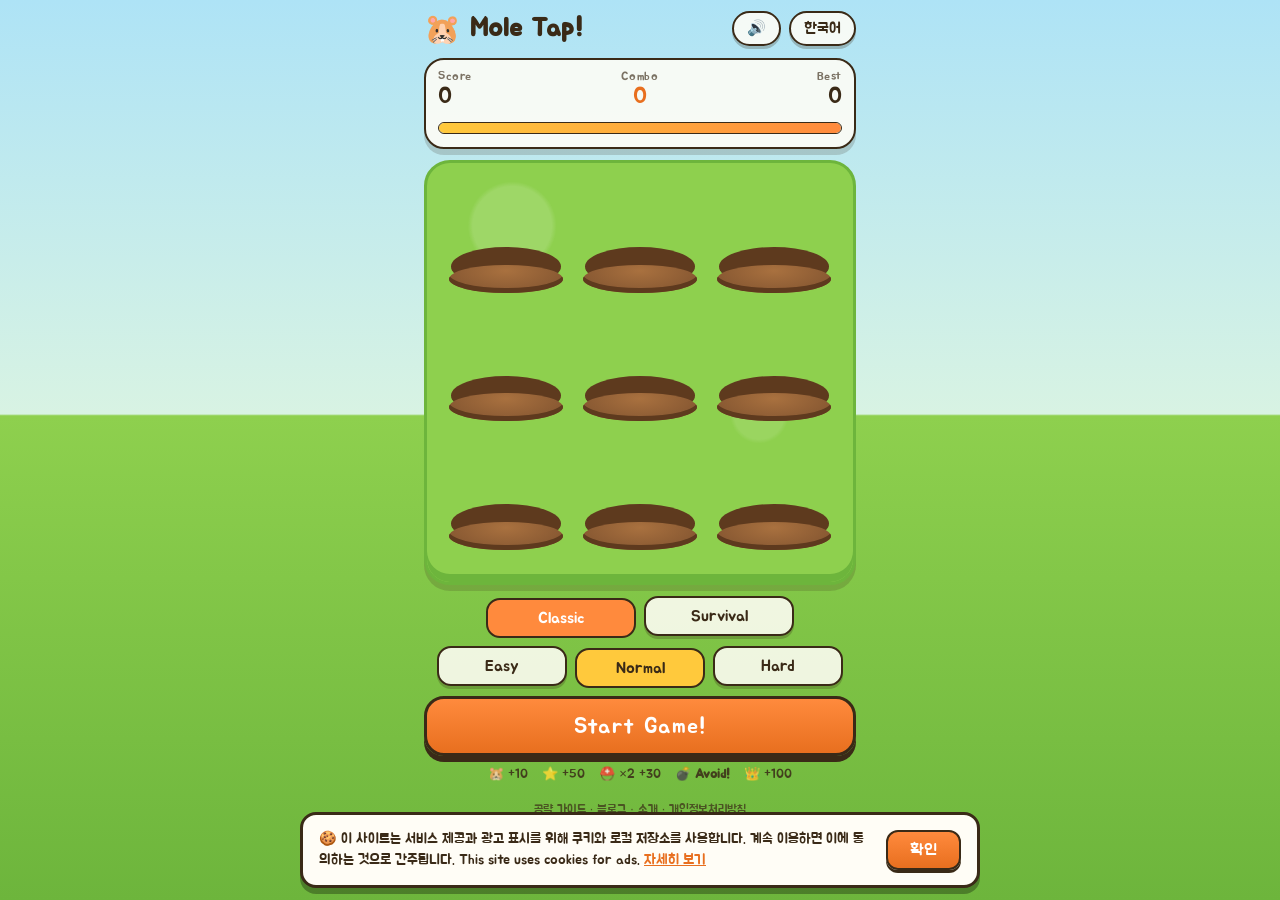
==== index.html @ 91afda7d "Add files via upload" ====
<!DOCTYPE html>
<html lang="ko">
<head>
<meta charset="UTF-8">
<meta name="viewport" content="width=device-width, initial-scale=1.0, viewport-fit=cover">
<meta name="description" content="두더지 잡기 — 황금·폭탄·보스 두더지와 피버 타임! 설치 없이 즐기는 무료 반응속도 게임 | Whack-a-Mole free browser game">
<meta name="theme-color" content="#8ED04E">
<title>두더지팡팡 · Whack-a-Mole</title>

<!-- SEO -->
<link rel="canonical" href="https://mole.dobal-e.com/">
<meta name="keywords" content="두더지잡기, 두더지 게임, 무료게임, 모바일게임, whack a mole, mole game, free browser game">

<!-- Open Graph (카톡/페북/디스코드 공유 카드) -->
<meta property="og:type" content="website">
<meta property="og:url" content="https://mole.dobal-e.com/">
<meta property="og:title" content="두더지팡팡 · Whack-a-Mole">
<meta property="og:description" content="황금·폭탄·보스 두더지와 피버 타임! 설치 없이 바로 즐기는 무료 두더지 잡기 게임 🐹🔨">
<meta property="og:image" content="https://mole.dobal-e.com/og-image.png">
<meta property="og:image:width" content="1200">
<meta property="og:image:height" content="630">
<meta property="og:locale" content="ko_KR">
<meta property="og:locale:alternate" content="en_US">

<!-- Twitter Card -->
<meta name="twitter:card" content="summary_large_image">
<meta name="twitter:title" content="두더지팡팡 · Whack-a-Mole">
<meta name="twitter:description" content="황금·폭탄·보스 두더지와 피버 타임! 설치 없이 바로 즐기는 무료 두더지 잡기 게임 🐹🔨">
<meta name="twitter:image" content="https://mole.dobal-e.com/og-image.png">

<!-- PWA / 아이콘 -->
<link rel="manifest" href="/manifest.json">
<link rel="icon" href="/icon.svg" type="image/svg+xml">
<link rel="apple-touch-icon" href="/icon-192.png">

<!-- 구조화 데이터 -->
<script type="application/ld+json">
{
  "@context": "https://schema.org",
  "@type": "VideoGame",
  "name": "두더지팡팡 (Mole Tap!)",
  "alternateName": "Whack-a-Mole",
  "url": "https://mole.dobal-e.com/",
  "description": "황금·폭탄·보스 두더지와 피버 타임이 있는 무료 브라우저 두더지 잡기 게임",
  "genre": ["Casual", "Arcade"],
  "gamePlatform": ["Web Browser", "Mobile"],
  "inLanguage": ["ko", "en"],
  "applicationCategory": "Game",
  "offers": { "@type": "Offer", "price": "0", "priceCurrency": "KRW" }
}
</script>

<link rel="preconnect" href="https://fonts.googleapis.com">
<link rel="preconnect" href="https://fonts.gstatic.com" crossorigin>
<link href="https://fonts.googleapis.com/css2?family=Jua&display=swap" rel="stylesheet">
<style>
  :root{
    --sky-top:#AEE3F6; --sky-bot:#D8F3E3;
    --grass:#8ED04E; --grass-deep:#6DB53C;
    --soil:#8A5A33; --soil-dark:#5E3A1E; --soil-lip:#A9713F;
    --ink:#3A2A17; --paper:#FFFDF6;
    --accent:#FF8A3D; --accent-deep:#E86F1F;
    --gold:#FFC93C; --danger:#E8503A; --boss:#9B6BD4;
    --hud-bg:rgba(255,253,246,.88);
    --shadow:0 6px 0 rgba(58,42,23,.18);
    --radius:20px;
  }
  @media (prefers-color-scheme: dark){
    :root{
      --sky-top:#1E2A4A; --sky-bot:#27403A;
      --grass:#4E8A38; --grass-deep:#3C6E2B;
      --soil:#6E4526; --soil-dark:#3F2612; --soil-lip:#8A5A33;
      --ink:#F2E9D8; --paper:#2C2620;
      --hud-bg:rgba(44,38,32,.88);
      --shadow:0 6px 0 rgba(0,0,0,.35);
    }
  }
  *{box-sizing:border-box; margin:0; padding:0; -webkit-tap-highlight-color:transparent;}
  html,body{height:100%;}
  body{
    font-family:'Jua', -apple-system, 'Apple SD Gothic Neo', sans-serif;
    color:var(--ink);
    background:linear-gradient(var(--sky-top) 0%, var(--sky-bot) 46%, var(--grass) 46.2%, var(--grass-deep) 100%);
    background-attachment:fixed;
    touch-action:manipulation;
    user-select:none; -webkit-user-select:none;
    display:flex; justify-content:center;
    min-height:100dvh;
  }
  .app{
    width:100%; max-width:460px;
    padding:max(10px, env(safe-area-inset-top)) 14px calc(14px + env(safe-area-inset-bottom));
    display:flex; flex-direction:column; gap:11px;
  }

  /* ── Top bar ─────────────────────── */
  .topbar{display:flex; align-items:center; justify-content:space-between;}
  .logo{font-size:clamp(1.25rem,5.6vw,1.6rem); letter-spacing:.02em; display:flex; align-items:center; gap:.32em;}
  .logo .mole-emoji{font-size:1.15em; transform:translateY(2px);}
  .top-btns{display:flex; gap:8px;}
  .chip{
    font-family:inherit; font-size:.95rem; color:var(--ink);
    background:var(--hud-bg); border:2px solid var(--ink);
    border-radius:999px; padding:6px 13px; cursor:pointer;
    box-shadow:0 3px 0 rgba(58,42,23,.25);
    transition:transform .08s;
  }
  .chip:active{transform:translateY(2px); box-shadow:none;}
  .chip:focus-visible{outline:3px solid var(--accent); outline-offset:2px;}

  /* ── HUD ─────────────────────────── */
  .hud{
    display:grid; grid-template-columns:1fr 1fr 1fr; gap:8px;
    background:var(--hud-bg); border:2.5px solid var(--ink);
    border-radius:var(--radius); padding:9px 12px 11px;
    box-shadow:var(--shadow);
    position:relative;
  }
  .hud .label{font-size:.76rem; opacity:.65; letter-spacing:.05em;}
  .hud .value{font-size:1.45rem; line-height:1.1;}
  .hud .cell-c{text-align:center;} .hud .cell-r{text-align:right;}
  #comboVal{color:var(--accent-deep);}
  #comboVal.pop{animation:pop .25s;}
  @keyframes pop{40%{transform:scale(1.35);}}

  .statusrow{grid-column:1 / -1; margin-top:2px; height:16px; display:flex; align-items:center;}
  .timebar-wrap{
    flex:1; height:12px;
    background:rgba(58,42,23,.15); border-radius:999px; overflow:hidden;
    border:1.5px solid var(--ink);
  }
  .timebar{height:100%; width:100%; background:linear-gradient(90deg,var(--gold),var(--accent)); border-radius:999px;}
  .timebar.hurry{background:var(--danger); animation:blink .5s infinite;}
  @keyframes blink{50%{opacity:.5;}}
  .lives{flex:1; display:none; justify-content:center; gap:10px; font-size:1.05rem; line-height:1;}
  body.mode-survival .timebar-wrap{display:none;}
  body.mode-survival .lives{display:flex;}
  .lives .lost{filter:grayscale(1); opacity:.35;}
  .lives .breaking{animation:heartbreak .5s;}
  @keyframes heartbreak{30%{transform:scale(1.5) rotate(-12deg);} 60%{transform:scale(.8) rotate(10deg);}}

  /* fever banner */
  .fever-banner{
    position:absolute; left:50%; top:-14px; transform:translateX(-50%) scale(0);
    background:linear-gradient(90deg,#FF5F6D,#FFC371);
    color:#fff; text-shadow:0 2px 0 rgba(0,0,0,.3);
    border:2.5px solid var(--ink); border-radius:999px;
    padding:4px 18px; font-size:1.05rem; z-index:10; white-space:nowrap;
    transition:transform .25s cubic-bezier(.2,.9,.3,1.5);
  }
  body.fever .fever-banner{transform:translateX(-50%) scale(1);}
  body.fever .hud{border-color:#FF5F6D; box-shadow:0 0 0 3px rgba(255,95,109,.4), var(--shadow);}
  .event-banner{
    position:absolute; left:50%; top:38%; transform:translate(-50%,-50%) scale(0);
    background:var(--paper); border:3px solid var(--ink); border-radius:18px;
    color:var(--ink); padding:10px 26px; font-size:1.4rem; z-index:40;
    box-shadow:0 6px 0 rgba(0,0,0,.25); pointer-events:none; white-space:nowrap;
  }
  .event-banner.show{animation:eventIn 1.4s ease forwards;}
  @keyframes eventIn{
    12%{transform:translate(-50%,-50%) scale(1.05);}
    22%{transform:translate(-50%,-50%) scale(1);}
    80%{transform:translate(-50%,-50%) scale(1); opacity:1;}
    100%{transform:translate(-50%,-50%) scale(.9); opacity:0;}
  }

  /* ── Board ───────────────────────── */
  .board-wrap{position:relative;}
  .board{
    display:grid; grid-template-columns:repeat(3,1fr); gap:4vw 3vw;
    padding:5vw 4vw 6vw;
    background:
      radial-gradient(circle at 20% 15%, rgba(255,255,255,.14) 0 8%, transparent 9%),
      radial-gradient(circle at 78% 60%, rgba(255,255,255,.1) 0 6%, transparent 7%),
      var(--grass);
    border:3px solid var(--grass-deep);
    border-radius:26px;
    box-shadow:var(--shadow), inset 0 -8px 0 var(--grass-deep);
  }
  @media (min-width:460px){ .board{gap:20px 16px; padding:24px 20px 30px;} }
  body.fever .board{box-shadow:0 0 0 4px rgba(255,95,109,.55), var(--shadow), inset 0 -8px 0 var(--grass-deep);}
  .board.shake{animation:shake .35s;}
  @keyframes shake{
    20%{transform:translate(-6px,2px) rotate(-.6deg);}
    45%{transform:translate(5px,-3px) rotate(.5deg);}
    70%{transform:translate(-3px,2px);}
  }

  .cell{position:relative; aspect-ratio:1/0.92; cursor:pointer;}
  .pit-back{
    position:absolute; left:3%; right:3%; bottom:8%; height:36%;
    background:var(--soil-dark); border-radius:50%;
  }
  .mole-window{
    position:absolute; left:-4%; right:-4%; bottom:16%; top:-26%;
    overflow:hidden; border-radius:0 0 45% 45%;
    pointer-events:none; /* 커진 캐릭터가 옆칸 터치를 가로채지 않도록 */
  }
  .mole{
    position:absolute; left:4%; right:4%; bottom:0; height:94%;
    transform:translateY(108%);
    transition:transform .12s cubic-bezier(.2,.9,.3,1.3);
    will-change:transform;
  }
  .cell.up .mole{transform:translateY(6%);}
  .cell.hit .mole{transform:translateY(28%) scaleY(.62) scaleX(1.18); transition-duration:.09s;}
  .cell.type-boss .mole{left:-9%; right:-9%; height:108%;}
  .cell.type-gold .mole{filter:drop-shadow(0 0 7px rgba(255,201,60,.9));}
  .pit-front{
    position:absolute; left:2%; right:2%; bottom:2%; height:26%;
    background:radial-gradient(ellipse at 50% 20%, var(--soil-lip), var(--soil) 70%);
    border-radius:50%;
    box-shadow:inset 0 -5px 0 var(--soil-dark);
  }
  .mole svg{width:100%; height:100%; display:block; pointer-events:none;}
  .mole .face-hit{display:none;}
  .cell.hit .face-normal{display:none;}
  .cell.hit .face-hit{display:block;}
  .cell.nohelm .helm{display:none;}

  /* boss HP pips */
  .hp-pips{
    position:absolute; left:50%; top:-16%; transform:translateX(-50%);
    display:none; gap:3px; z-index:6;
  }
  .cell.type-boss.up .hp-pips{display:flex;}
  .hp-pips i{
    width:9px; height:9px; border-radius:50%;
    background:var(--danger); border:1.5px solid var(--ink);
  }
  .hp-pips i.off{background:rgba(0,0,0,.2);}

  /* floating score & particles */
  .float-score{
    position:absolute; left:50%; top:12%;
    font-size:1.25rem; color:var(--paper);
    text-shadow:0 2px 0 var(--ink); pointer-events:none; z-index:5;
    animation:rise .7s ease-out forwards; white-space:nowrap;
  }
  .float-score.gold{color:var(--gold); font-size:1.45rem;}
  .float-score.bad{color:var(--danger); font-size:1.35rem;}
  @keyframes rise{from{transform:translate(-50%,0); opacity:1;} to{transform:translate(-50%,-46px); opacity:0;}}
  .star{
    position:absolute; font-size:1rem; pointer-events:none; z-index:4;
    animation:burst .5s ease-out forwards;
  }
  @keyframes burst{
    from{transform:translate(0,0) scale(1); opacity:1;}
    to{transform:translate(var(--dx),var(--dy)) scale(.4); opacity:0;}
  }
  /* 충격파 링 */
  .ring{
    position:absolute; width:52px; height:52px; margin:-26px 0 0 -26px;
    border:4px solid #fff; border-radius:50%;
    pointer-events:none; z-index:4;
    animation:ringOut .38s ease-out forwards;
  }
  .ring.gold{border-color:var(--gold); border-width:5px;}
  .ring.boss{border-color:var(--boss);}
  @keyframes ringOut{
    from{transform:scale(.25); opacity:.95;}
    to{transform:scale(1.9); opacity:0;}
  }
  /* 임팩트 팝 (💥 등) */
  .impact{
    position:absolute; margin:-16px 0 0 -16px; font-size:1.7rem;
    pointer-events:none; z-index:6;
    animation:impactPop .34s cubic-bezier(.2,.9,.3,1.4) forwards;
  }
  @keyframes impactPop{
    0%{transform:scale(0) rotate(-20deg); opacity:1;}
    55%{transform:scale(1.45) rotate(8deg); opacity:1;}
    100%{transform:scale(.9) rotate(0deg); opacity:0;}
  }
  /* 컨페티 조각 */
  .confetti{
    position:absolute; width:8px; height:12px; border-radius:2px;
    pointer-events:none; z-index:5;
    animation:confFly .65s ease-out forwards;
  }
  @keyframes confFly{
    from{transform:translate(0,0) rotate(0deg); opacity:1;}
    to{transform:translate(var(--dx),var(--dy)) rotate(var(--rot)); opacity:0;}
  }
  /* 명중 순간 셀 전체가 살짝 튀는 바운스 */
  .cell.bounce{animation:cellBounce .22s;}
  @keyframes cellBounce{40%{transform:scale(1.06);}}
  /* 탭 지점에 내리치는 뿅망치 */
  .hammer{
    position:absolute; width:74px; height:74px; margin:-62px 0 0 -40px;
    transform-origin:50% 88%; pointer-events:none; z-index:7;
    animation:hammerSwing .27s ease-in forwards;
  }
  .hammer svg{width:100%; height:100%; display:block;
    filter:drop-shadow(0 3px 2px rgba(0,0,0,.25));}
  @keyframes hammerSwing{
    0%{transform:rotate(-55deg) scale(.85); opacity:1;}
    45%{transform:rotate(52deg) scale(1.1);}
    70%{transform:rotate(42deg) scale(1);}
    100%{transform:rotate(48deg); opacity:0;}
  }
  /* 맞는 순간 두더지 섬광 */
  .cell.hit .mole{animation:moleFlash .2s;}
  @keyframes moleFlash{
    from{filter:brightness(2.3) saturate(.4);}
    to{filter:brightness(1);}
  }
  /* 콤보 칭찬 텍스트 (GOOD! GREAT! ...) */
  .praise{
    position:absolute; left:50%; top:18%;
    transform:translateX(-50%);
    font-size:1.9rem; letter-spacing:.04em;
    color:var(--gold); -webkit-text-stroke:1.5px var(--ink);
    text-shadow:0 3px 0 rgba(0,0,0,.25);
    pointer-events:none; z-index:30; white-space:nowrap;
    animation:praisePop .8s cubic-bezier(.2,.9,.3,1.4) forwards;
  }
  @keyframes praisePop{
    0%{transform:translateX(-50%) scale(0) rotate(-6deg); opacity:0;}
    18%{transform:translateX(-50%) scale(1.25) rotate(2deg); opacity:1;}
    30%{transform:translateX(-50%) scale(1);}
    75%{transform:translateX(-50%) translateY(-14px) scale(1); opacity:1;}
    100%{transform:translateX(-50%) translateY(-30px) scale(.9); opacity:0;}
  }
  @media (prefers-reduced-motion: reduce){
    .mole{transition-duration:.01s;}
    .float-score,.star{animation-duration:.15s;}
    .ring,.impact,.confetti,.praise{animation-duration:.12s;}
    #comboVal.pop, .timebar.hurry, .board.shake, .lives .breaking, .cell.bounce, .hammer, .cell.hit .mole{animation:none;}
  }

  /* ── Bottom controls ─────────────── */
  .controls{display:flex; flex-direction:column; gap:10px;}
  .seg{display:flex; gap:8px; justify-content:center;}
  .seg-btn{
    flex:1; max-width:150px; font-family:inherit; font-size:1rem; color:var(--ink);
    background:var(--hud-bg); border:2.5px solid var(--ink); border-radius:14px;
    padding:8px 0; cursor:pointer; box-shadow:0 3px 0 rgba(58,42,23,.25);
  }
  .seg-btn[aria-pressed="true"]{background:var(--gold); box-shadow:none; transform:translateY(2px);}
  .seg-btn.mode[aria-pressed="true"]{background:var(--accent); color:#fff;}
  .seg-btn:focus-visible{outline:3px solid var(--accent); outline-offset:2px;}
  .diff-row .seg-btn{max-width:130px;}
  .start-btn{
    font-family:inherit; font-size:1.4rem; color:#fff;
    background:linear-gradient(var(--accent), var(--accent-deep));
    border:3px solid var(--ink); border-radius:var(--radius);
    padding:13px 0; cursor:pointer; letter-spacing:.05em;
    box-shadow:0 6px 0 var(--ink);
    transition:transform .08s;
  }
  .start-btn:active{transform:translateY(4px); box-shadow:0 2px 0 var(--ink);}
  .start-btn:focus-visible{outline:3px solid var(--gold); outline-offset:3px;}
  .legend{
    display:flex; justify-content:center; gap:14px; flex-wrap:wrap;
    font-size:.82rem; opacity:.85; text-align:center;
  }
  .legend span{display:inline-flex; align-items:center; gap:4px;}
  .game-footer{
    text-align:center; font-size:.78rem; opacity:.7;
    padding:4px 0 2px; line-height:1.8;
  }
  .game-footer a{color:inherit;}

  /* ── Overlay (game over) ─────────── */
  .overlay{
    position:fixed; inset:0; z-index:50;
    background:rgba(30,20,10,.55); backdrop-filter:blur(3px);
    display:flex; align-items:center; justify-content:center; padding:20px;
  }
  .overlay[hidden]{display:none;}
  .panel{
    width:100%; max-width:340px; text-align:center;
    background:var(--paper); border:3px solid var(--ink);
    border-radius:24px; padding:24px 22px;
    box-shadow:0 8px 0 rgba(0,0,0,.3);
    animation:panelIn .3s cubic-bezier(.2,.9,.3,1.3);
  }
  @keyframes panelIn{from{transform:scale(.7); opacity:0;}}
  .panel h2{font-size:1.55rem; margin-bottom:4px;}
  .panel .modeline{font-size:.92rem; opacity:.65; margin-bottom:4px;}
  .panel .final{font-size:3rem; color:var(--accent-deep); line-height:1.1;}
  .panel .sub{font-size:1rem; opacity:.75; margin:8px 0 4px;}
  .stats{display:flex; justify-content:center; gap:16px; font-size:.9rem; opacity:.8; margin-top:6px;}
  .badge{
    display:inline-block; background:var(--gold); border:2px solid var(--ink);
    border-radius:999px; padding:4px 14px; font-size:1rem; margin-top:8px;
    animation:pop .4s;
  }
  .panel .start-btn{width:100%; margin-top:16px; font-size:1.2rem;}
  .panel .share-btn{
    background:linear-gradient(#5CBF4F, #3F9A34);
    margin-top:18px;
  }
  .panel .share-btn + .start-btn{margin-top:10px;}
</style>
</head>
<body class="mode-classic">
<div class="app">

  <header class="topbar">
    <h1 class="logo"><span class="mole-emoji">🐹</span><span data-i18n="title">두더지팡팡</span></h1>
    <div class="top-btns">
      <button class="chip" id="soundBtn" aria-label="sound">🔊</button>
      <button class="chip" id="langBtn">EN</button>
    </div>
  </header>

  <section class="hud" aria-live="off">
    <div class="fever-banner">🔥 FEVER ×2</div>
    <div><div class="label" data-i18n="score">점수</div><div class="value" id="scoreVal">0</div></div>
    <div class="cell-c"><div class="label" data-i18n="combo">콤보</div><div class="value" id="comboVal">0</div></div>
    <div class="cell-r"><div class="label" data-i18n="best">최고점수</div><div class="value" id="bestVal">0</div></div>
    <div class="statusrow">
      <div class="timebar-wrap"><div class="timebar" id="timebar"></div></div>
      <div class="lives" id="lives"></div>
    </div>
  </section>

  <div class="board-wrap">
    <main class="board" id="board" aria-label="game board"></main>
    <div class="event-banner" id="eventBanner"></div>
  </div>

  <section class="controls">
    <div class="seg mode-row" role="group" aria-label="mode">
      <button class="seg-btn mode" data-mode="classic" data-i18n="classic" aria-pressed="true">클래식</button>
      <button class="seg-btn mode" data-mode="survival" data-i18n="survival">서바이벌</button>
    </div>
    <div class="seg diff-row" role="group" aria-label="difficulty">
      <button class="seg-btn diff" data-diff="easy"   data-i18n="easy">쉬움</button>
      <button class="seg-btn diff" data-diff="normal" data-i18n="normal" aria-pressed="true">보통</button>
      <button class="seg-btn diff" data-diff="hard"   data-i18n="hard">어려움</button>
    </div>
    <button class="start-btn" id="startBtn" data-i18n="start">게임 시작!</button>
    <p class="legend">
      <span>🐹 +10</span><span>⭐ +50</span><span>⛑️ ×2 +30</span>
      <span>💣 <b data-i18n="avoid">피하기!</b></span><span>👑 +100</span>
    </p>
  </section>

  <footer class="game-footer">
    <a href="/guide.html">공략 가이드</a> ·
    <a href="/blog.html">블로그</a> ·
    <a href="/about.html">소개</a> ·
    <a href="/privacy.html">개인정보처리방침</a>
  </footer>
</div>

<div class="overlay" id="overlay" hidden>
  <div class="panel">
    <h2 data-i18n="gameover">게임 종료!</h2>
    <div class="modeline" id="modeline"></div>
    <div class="final" id="finalScore">0</div>
    <div class="sub"><span data-i18n="best">최고점수</span> · <span id="finalBest">0</span></div>
    <div class="stats">
      <span>🎯 <span id="statHits">0</span></span>
      <span>🔥 <span data-i18n="maxcombo">최대 콤보</span> <span id="statCombo">0</span></span>
    </div>
    <div class="badge" id="recordBadge" hidden data-i18n="newrecord">🎉 신기록!</div>
    <button class="start-btn share-btn" id="shareBtn">📣 <span data-i18n="share">자랑하기</span></button>
    <button class="start-btn" id="retryBtn" data-i18n="retry">다시 하기</button>
  </div>
</div>

<script>
(() => {
"use strict";

/* ── i18n ─────────────────────────── */
const I18N = {
  ko: { title:"두더지팡팡", score:"점수", combo:"콤보", best:"최고점수",
        easy:"쉬움", normal:"보통", hard:"어려움",
        classic:"클래식", survival:"서바이벌",
        start:"게임 시작!", retry:"다시 하기", gameover:"게임 종료!",
        newrecord:"🎉 신기록!", avoid:"피하기!",
        fever:"🔥 피버 타임!", boss:"👑 보스 등장!", maxcombo:"최대 콤보",
        share:"자랑하기", copied:"✅ 링크 복사 완료!",
        shareMsg:"🐹 두더지팡팡 [{mode}·{diff}] {score}점 달성! 나보다 잘할 수 있어?" },
  en: { title:"Mole Tap!", score:"Score", combo:"Combo", best:"Best",
        easy:"Easy", normal:"Normal", hard:"Hard",
        classic:"Classic", survival:"Survival",
        start:"Start Game!", retry:"Play Again", gameover:"Game Over!",
        newrecord:"🎉 New Record!", avoid:"Avoid!",
        fever:"🔥 FEVER TIME!", boss:"👑 BOSS!", maxcombo:"Max Combo",
        share:"Share Score", copied:"✅ Link copied!",
        shareMsg:"🐹 I scored {score} pts in Mole Tap! [{mode}·{diff}] Can you beat me?" }
};
let lang = localStorage.getItem("mole.lang") ||
           (navigator.language.startsWith("ko") ? "ko" : "en");
const t = k => I18N[lang][k];

function applyLang(){
  document.documentElement.lang = lang;
  document.querySelectorAll("[data-i18n]").forEach(el => el.textContent = t(el.dataset.i18n));
  langBtn.textContent = lang === "ko" ? "EN" : "한국어";
  document.title = lang === "ko" ? "두더지팡팡 · Whack-a-Mole" : "Mole Tap! · Whack-a-Mole";
}

/* ── Elements ─────────────────────── */
const $ = id => document.getElementById(id);
const board = $("board"), scoreVal = $("scoreVal"), comboVal = $("comboVal"),
  bestVal = $("bestVal"), timebar = $("timebar"), livesEl = $("lives"),
  startBtn = $("startBtn"), retryBtn = $("retryBtn"), overlay = $("overlay"),
  finalScore = $("finalScore"), finalBest = $("finalBest"), recordBadge = $("recordBadge"),
  modeline = $("modeline"), statHits = $("statHits"), statCombo = $("statCombo"),
  eventBanner = $("eventBanner"), langBtn = $("langBtn"), soundBtn = $("soundBtn");

/* ── Mole SVGs ────────────────────── */
function bodySVG(body, stroke, belly, extra=""){
  return `
<svg viewBox="0 0 100 100" xmlns="http://www.w3.org/2000/svg" aria-hidden="true">
  <ellipse cx="50" cy="62" rx="34" ry="38" fill="${body}" stroke="${stroke}" stroke-width="3"/>
  <ellipse cx="50" cy="72" rx="20" ry="22" fill="${belly}"/>
  <circle cx="24" cy="30" r="8" fill="${body}" stroke="${stroke}" stroke-width="3"/>
  <circle cx="76" cy="30" r="8" fill="${body}" stroke="${stroke}" stroke-width="3"/>
  <circle cx="24" cy="30" r="3.5" fill="${belly}"/>
  <circle cx="76" cy="30" r="3.5" fill="${belly}"/>
  <g class="face-normal">
    <circle cx="39" cy="48" r="4.5" fill="#2B1B0E"/>
    <circle cx="61" cy="48" r="4.5" fill="#2B1B0E"/>
    <circle cx="40.5" cy="46.5" r="1.5" fill="#fff"/>
    <circle cx="62.5" cy="46.5" r="1.5" fill="#fff"/>
    <path d="M44 62 Q50 67 56 62" stroke="${stroke}" stroke-width="3" fill="none" stroke-linecap="round"/>
  </g>
  <g class="face-hit">
    <path d="M35 44 l8 8 M43 44 l-8 8" stroke="#2B1B0E" stroke-width="3.5" stroke-linecap="round"/>
    <path d="M57 44 l8 8 M65 44 l-8 8" stroke="#2B1B0E" stroke-width="3.5" stroke-linecap="round"/>
    <ellipse cx="50" cy="64" rx="5" ry="6.5" fill="#2B1B0E"/>
  </g>
  <ellipse cx="50" cy="56" rx="6.5" ry="5" fill="#F2907B" stroke="${stroke}" stroke-width="2.5"/>
  <g stroke="${stroke}" stroke-width="1.8" stroke-linecap="round">
    <path d="M30 55 L14 51"/><path d="M30 59 L14 61"/>
    <path d="M70 55 L86 51"/><path d="M70 59 L86 61"/>
  </g>
  <ellipse cx="32" cy="88" rx="9" ry="6" fill="${belly}" stroke="${stroke}" stroke-width="2.5"/>
  <ellipse cx="68" cy="88" rx="9" ry="6" fill="${belly}" stroke="${stroke}" stroke-width="2.5"/>
  ${extra}
</svg>`;
}
const SVGS = {
  normal: bodySVG("#8A5A33","#5E3A1E","#C79A6B"),
  gold: bodySVG("#F2C233","#A67C1B","#FFE9A8",
    `<path d="M50 76 l3 6 6.6 .8 -4.8 4.6 1.2 6.6 -6-3.2 -6 3.2 1.2-6.6 -4.8-4.6 6.6-.8z" fill="#fff" opacity=".85"/>`),
  helmet: bodySVG("#8A5A33","#5E3A1E","#C79A6B",
    `<g class="helm">
      <path d="M22 30 Q50 -2 78 30 L78 34 L22 34 Z" fill="#FFC93C" stroke="#5E3A1E" stroke-width="3"/>
      <rect x="16" y="31" width="68" height="8" rx="4" fill="#E8A61F" stroke="#5E3A1E" stroke-width="3"/>
      <rect x="45" y="8" width="10" height="12" rx="3" fill="#E8A61F" stroke="#5E3A1E" stroke-width="2.5"/>
     </g>`),
  bomb: `
<svg viewBox="0 0 100 100" xmlns="http://www.w3.org/2000/svg" aria-hidden="true">
  <path d="M50 22 Q52 8 64 10" stroke="#5E3A1E" stroke-width="4" fill="none" stroke-linecap="round"/>
  <path d="M64 10 l4-5 M64 10 l6 1 M64 10 l1 6" stroke="#FF8A3D" stroke-width="3" stroke-linecap="round"/>
  <circle cx="50" cy="60" r="36" fill="#454045" stroke="#221F22" stroke-width="3"/>
  <ellipse cx="38" cy="46" rx="10" ry="7" fill="#6B646B" opacity=".7"/>
  <g class="face-normal">
    <path d="M32 50 l12 6 M76 44 l-12 8" stroke="#fff" stroke-width="3.5" stroke-linecap="round"/>
    <circle cx="40" cy="60" r="4" fill="#fff"/>
    <circle cx="62" cy="60" r="4" fill="#fff"/>
    <path d="M42 76 Q51 70 60 76" stroke="#fff" stroke-width="3" fill="none" stroke-linecap="round"/>
  </g>
  <g class="face-hit">
    <path d="M34 52 l10 10 M44 52 l-10 10 M58 52 l10 10 M68 52 l-10 10" stroke="#FF5F3D" stroke-width="4" stroke-linecap="round"/>
  </g>
</svg>`,
  boss: bodySVG("#9B6BD4","#5B3690","#D8BCF7",
    `<g>
      <path d="M30 16 L36 3 L44 13 L50 0 L56 13 L64 3 L70 16 Z" fill="#FFC93C" stroke="#5E3A1E" stroke-width="3" stroke-linejoin="round"/>
      <circle cx="50" cy="7" r="2.5" fill="#E8503A"/>
     </g>
     <path d="M30 42 L44 46 M70 42 L56 46" stroke="#5B3690" stroke-width="3.5" stroke-linecap="round"/>`)
};

/* ── 뿅망치 SVG ───────────────────── */
const HAMMER_SVG = `
<svg viewBox="0 0 100 100" xmlns="http://www.w3.org/2000/svg" aria-hidden="true">
  <defs><clipPath id="hammerHead"><rect x="12" y="8" width="76" height="36" rx="18"/></clipPath></defs>
  <rect x="44" y="40" width="12" height="54" rx="6" fill="#F2C233" stroke="#5E3A1E" stroke-width="3.5"/>
  <rect x="42" y="86" width="16" height="10" rx="5" fill="#E8503A" stroke="#5E3A1E" stroke-width="3"/>
  <rect x="12" y="8" width="76" height="36" rx="18" fill="#E8503A"/>
  <g clip-path="url(#hammerHead)" stroke="#FFC93C" stroke-width="9" fill="none">
    <path d="M30 4 q10 22 0 44"/>
    <path d="M52 4 q10 22 0 44"/>
    <path d="M74 4 q10 22 0 44"/>
  </g>
  <rect x="12" y="8" width="76" height="36" rx="18" fill="none" stroke="#5E3A1E" stroke-width="3.5"/>
  <ellipse cx="15" cy="26" rx="7" ry="18" fill="#FFC93C" stroke="#5E3A1E" stroke-width="3"/>
  <ellipse cx="85" cy="26" rx="7" ry="18" fill="#FFC93C" stroke="#5E3A1E" stroke-width="3"/>
  <ellipse cx="34" cy="16" rx="9" ry="4" fill="#fff" opacity=".4" transform="rotate(-8 34 16)"/>
</svg>`;

/* build 3x3 board */
const CELLS = 9;
const cells = [];
for (let i = 0; i < CELLS; i++){
  const c = document.createElement("div");
  c.className = "cell";
  c.dataset.idx = i;
  c.innerHTML = `
    <div class="pit-back"></div>
    <div class="hp-pips">${"<i></i>".repeat(5)}</div>
    <div class="mole-window"><div class="mole">${SVGS.normal}</div></div>
    <div class="pit-front"></div>`;
  board.appendChild(c);
  cells.push({ el:c, mole:c.querySelector(".mole"), pips:c.querySelectorAll(".hp-pips i"),
               up:false, dead:false, type:"normal", hp:1, hideTimer:0 });
}

/* ── Mode & Difficulty ────────────── */
const DIFFS = {
  easy:   { spawn:[1000, 640], up:[1150, 780] },
  normal: { spawn:[ 820, 470], up:[ 950, 580] },
  hard:   { spawn:[ 650, 360], up:[ 740, 440] }
};
let diff = localStorage.getItem("mole.diff") || "normal";
let mode = localStorage.getItem("mole.mode") || "classic";

/* ── Sound (Web Audio, no assets) ─── */
let soundOn = localStorage.getItem("mole.sound") !== "0";
let actx = null;
function beep(freq, dur, type="square", vol=.15, slide=0){
  if (!soundOn) return;
  try{
    actx = actx || new (window.AudioContext || window.webkitAudioContext)();
    if (actx.state === "suspended") actx.resume();
    const o = actx.createOscillator(), g = actx.createGain();
    o.type = type; o.frequency.value = freq;
    if (slide) o.frequency.exponentialRampToValueAtTime(slide, actx.currentTime + dur);
    g.gain.setValueAtTime(vol, actx.currentTime);
    g.gain.exponentialRampToValueAtTime(.001, actx.currentTime + dur);
    o.connect(g).connect(actx.destination);
    o.start(); o.stop(actx.currentTime + dur);
  }catch(e){}
}
const sfx = {
  hit(){ /* 뿅! — 빠르게 튀어오르는 소리 */
    beep(420,.13,"sine",.24,1500);
    beep(840,.09,"triangle",.08,2000);
  },
  gold(){ beep(880,.1,"square",.16); setTimeout(()=>beep(1320,.14,"square",.14),80); },
  clang(){ beep(1200,.08,"triangle",.2,700); },
  boom(){ beep(90,.4,"sawtooth",.25,40); },
  bossHit(){ beep(300,.1,"sawtooth",.18,180); },
  bossDown(){ beep(392,.1); setTimeout(()=>beep(523,.1),90); setTimeout(()=>beep(659,.1),180); setTimeout(()=>beep(784,.25),270); },
  bossEnter(){ /* 웅장한 "둥- 둥- 두둥!" 등장음 */
    beep(110,.28,"sawtooth",.22,80);
    setTimeout(()=>beep(110,.28,"sawtooth",.22,80),320);
    setTimeout(()=>beep(65,.55,"sawtooth",.26,50),640);
    setTimeout(()=>beep(220,.4,"triangle",.14,440),660);
  },
  fever(){ beep(659,.09); setTimeout(()=>beep(784,.09),90); setTimeout(()=>beep(988,.16),180); },
  life(){ beep(200,.25,"sine",.2,120); },
  miss(){ beep(140,.15,"sine",.12,90); },
  tick(){ beep(880,.06,"sine",.08); },
  start(){ /* 경쾌한 상승 팡파레 */
    beep(523,.09,"square",.16);
    setTimeout(()=>beep(659,.09,"square",.16),90);
    setTimeout(()=>beep(784,.09,"square",.16),180);
    setTimeout(()=>beep(1047,.22,"square",.18),270);
  },
  end(){ beep(392,.12); setTimeout(()=>beep(494,.12),120); setTimeout(()=>beep(587,.2),240); }
};

/* ── 피버 배경음 (5초 루프) ───────── */
let feverBgmTimer = 0, feverBgmStep = 0;
const FEVER_MELODY = [659, 784, 988, 784, 1047, 988, 784, 659]; /* E5-G5-B5 아르페지오 */
function startFeverBgm(){
  stopFeverBgm();
  feverBgmStep = 0;
  feverBgmTimer = setInterval(() => {
    beep(FEVER_MELODY[feverBgmStep % FEVER_MELODY.length], .11, "square", .09);
    if (feverBgmStep % 2 === 0) beep(165, .12, "triangle", .1); /* 베이스 펄스 */
    feverBgmStep++;
  }, 140);
}
function stopFeverBgm(){
  clearInterval(feverBgmTimer);
  feverBgmTimer = 0;
}

/* ── 일반 배경음 (잔잔한 루프) ────── */
let gameBgmTimer = 0, gameBgmStep = 0;
/* C 펜타토닉 기반, 0은 쉼표 — 느긋하고 부드러운 톤 */
const GAME_MELODY = [523,0,659,0,784,0,659,0, 587,0,698,0,880,0,784,0];
function startGameBgm(){
  stopGameBgm();
  gameBgmStep = 0;
  gameBgmTimer = setInterval(() => {
    const n = GAME_MELODY[gameBgmStep % GAME_MELODY.length];
    if (n) beep(n, .3, "triangle", .05);              /* 부드러운 멜로디 */
    if (gameBgmStep % 4 === 0) beep(131, .34, "sine", .055); /* 낮은 베이스 */
    gameBgmStep++;
  }, 330);
}
function stopGameBgm(){
  clearInterval(gameBgmTimer);
  gameBgmTimer = 0;
}
function buzz(p){ if (navigator.vibrate) navigator.vibrate(p); }

/* ── Game state ───────────────────── */
const GAME_SEC = 30, MAX_LIVES = 3, FEVER_MS = 5000;
let playing=false, score=0, combo=0, maxCombo=0, hits=0, lives=MAX_LIVES;
let timeLeft=0, spawnTimer=0, tickTimer=0;
let fever=false, feverTimer=0, bossSpawned=false, nextBossAt=30, survStart=0;

const bestKey = () => `mole.best.${mode}.${diff}`;
const getBest = () => +(localStorage.getItem(bestKey()) || 0);

const lerp = (a,b,t) => a + (b-a)*t;
/* 진행도: 클래식은 남은 시간, 서바이벌은 경과 시간 기준(90초에 최고 속도) */
function progress(){
  return mode === "classic"
    ? 1 - timeLeft / GAME_SEC
    : Math.min(1, (Date.now() - survStart) / 90000);
}
function multiplier(){ return 1 + Math.min(3, Math.floor(combo/5)); } // x1~x4

function updateHUD(){
  scoreVal.textContent = score;
  comboVal.textContent = combo;
  bestVal.textContent = getBest();
}
function renderLives(){
  livesEl.innerHTML = "";
  for (let i = 0; i < MAX_LIVES; i++){
    const s = document.createElement("span");
    s.textContent = "❤️";
    if (i >= lives) s.className = "lost";
    livesEl.appendChild(s);
  }
}

/* ── Type picker ──────────────────── */
function pickType(){
  const p = progress();
  const r = Math.random();
  let gold = .08,
      bomb = fever ? 0 : (p < .1 ? 0 : .13),
      helm = p < .2 ? 0 : .12;
  if (r < gold) return "gold";
  if (r < gold + bomb) return "bomb";
  if (r < gold + bomb + helm) return "helmet";
  return "normal";
}

/* ── Spawner ──────────────────────── */
function spawnLoop(){
  if (!playing) return;
  const d = DIFFS[diff], p = progress();
  const free = cells.filter(c => !c.up);
  if (free.length){
    const c = free[(Math.random()*free.length)|0];
    popUp(c, pickType());
  }
  let iv = lerp(d.spawn[0], d.spawn[1], p);
  if (fever) iv *= .5;
  spawnTimer = setTimeout(spawnLoop, iv);
}

function setMole(c, type){
  c.type = type;
  c.mole.innerHTML = SVGS[type === "helmet" ? "helmet" : type] || SVGS.normal;
  c.el.className = "cell type-" + type;
}

function popUp(c, type){
  const d = DIFFS[diff], p = progress();
  setMole(c, type);
  c.up = true; c.dead = false;
  c.hp = type === "boss" ? 5 : (type === "helmet" ? 2 : 1);
  if (type === "boss") c.pips.forEach(i => i.classList.remove("off"));
  c.el.classList.add("up");
  let upMs = lerp(d.up[0], d.up[1], p);
  if (type === "gold") upMs *= .55;
  if (type === "helmet") upMs *= 1.35;
  if (type === "bomb") upMs *= 1.1;
  if (type === "boss") upMs = 6000;
  c.hideTimer = setTimeout(() => hide(c, true), upMs);
}

function hide(c, escaped){
  clearTimeout(c.hideTimer);
  const wasType = c.type, wasDead = c.dead;
  c.up = false;
  c.el.classList.remove("up");
  setTimeout(() => { c.el.classList.remove("hit","nohelm"); }, 130);

  if (escaped && playing && !wasDead){
    /* 폭탄·보스는 놓쳐도 무벌점, 나머지는 콤보 초기화 / 서바이벌은 목숨 차감 */
    if (wasType !== "bomb" && wasType !== "boss"){
      if (mode === "survival") loseLife();
      else if (combo > 0){ combo = 0; updateHUD(); }
    }
  }
}

function loseLife(){
  if (!playing) return;
  lives--; combo = 0;
  sfx.life(); buzz(120);
  renderLives();
  const hearts = livesEl.children[Math.max(0, lives)];
  if (hearts){ hearts.classList.add("breaking"); }
  updateHUD();
  if (lives <= 0) end();
}

/* ── Fever ────────────────────────── */
function startFever(){
  fever = true;
  document.body.classList.add("fever");
  showEvent(t("fever"));
  sfx.fever(); buzz([40,40,40]);
  stopGameBgm();      /* 잔잔한 배경음 잠시 멈추고 */
  startFeverBgm();    /* 피버 배경음으로 전환 */
  clearTimeout(feverTimer);
  feverTimer = setTimeout(() => {
    fever = false;
    document.body.classList.remove("fever");
    stopFeverBgm();
    if (playing) startGameBgm(); /* 피버 끝나면 일반 배경음 복귀 */
  }, FEVER_MS);
}

/* ── Boss ─────────────────────────── */
function spawnBoss(){
  const free = cells.filter(c => !c.up);
  if (!free.length) return;
  showEvent(t("boss"));
  sfx.bossEnter(); buzz([120,60,120,60,200]);
  const c = free[(Math.random()*free.length)|0];
  popUp(c, "boss");
}

function showEvent(text){
  eventBanner.textContent = text;
  eventBanner.classList.remove("show");
  void eventBanner.offsetWidth;
  eventBanner.classList.add("show");
}

/* ── Input ────────────────────────── */
board.addEventListener("pointerdown", e => {
  if (!playing) return;
  const cellEl = e.target.closest(".cell");
  if (!cellEl) return;
  const c = cells[cellEl.dataset.idx];
  hammer(cellEl, e); /* 어디를 탭하든 망치가 내리친다 */

  if (!c.up || c.dead){
    if (combo > 0){ combo = 0; sfx.miss(); updateHUD(); }
    return;
  }

  switch (c.type){
    case "bomb": hitBomb(c, e); break;
    case "helmet": hitHelmet(c, e); break;
    case "boss": hitBoss(c, e); break;
    case "gold": scoreHit(c, e, 50, true); sfx.gold(); break;
    default: scoreHit(c, e, 10, false); sfx.hit(); break;
  }
  updateHUD();
});

function scoreHit(c, e, base, isGold){
  c.dead = true;
  combo++; hits++;
  maxCombo = Math.max(maxCombo, combo);
  const gained = base * multiplier() * (fever ? 2 : 1);
  score += gained;
  c.el.classList.add("hit");
  popCombo();
  buzz(isGold ? 45 : 28);
  floatScore(c.el, "+" + gained, isGold || multiplier() > 1 || fever);
  stars(c.el, e, isGold ? 8 : 5);
  ring(c.el, e, isGold ? "gold" : "");
  impact(c.el, e, isGold ? "✨" : "💥");
  bounce(c.el);
  if (isGold) confetti(c.el, e, 10);
  clearTimeout(c.hideTimer);
  setTimeout(() => hide(c, false), 240);
  checkPraise();
  if (combo > 0 && combo % 10 === 0 && !fever) startFever();
}

function hitBomb(c, e){
  c.dead = true;
  sfx.boom(); buzz([90, 40, 90]);
  board.classList.add("shake");
  setTimeout(() => board.classList.remove("shake"), 360);
  c.el.classList.add("hit");
  impact(c.el, e, "💥");
  ring(c.el, e, "");
  clearTimeout(c.hideTimer);
  setTimeout(() => hide(c, false), 240);
  combo = 0;
  if (mode === "survival"){ loseLife(); floatScore(c.el, "💥", false, true); }
  else { score = Math.max(0, score - 30); floatScore(c.el, "-30", false, true); }
}

function hitHelmet(c, e){
  c.hp--;
  if (c.hp > 0){
    sfx.clang(); buzz(20);
    c.el.classList.add("nohelm");
    floatScore(c.el, "⛑️!", false);
    ring(c.el, e, "");
    impact(c.el, e, "⚡");
    bounce(c.el);
    /* 헬멧이 벗겨지면 잠깐 더 버틴다 */
    clearTimeout(c.hideTimer);
    c.hideTimer = setTimeout(() => hide(c, true), 700);
  } else {
    scoreHit(c, e, 30, false);
    sfx.hit();
  }
}

function hitBoss(c, e){
  c.hp--;
  c.pips.forEach((p, i) => p.classList.toggle("off", i >= c.hp));
  if (c.hp > 0){
    combo++; hits++;
    maxCombo = Math.max(maxCombo, combo);
    const gained = 10 * multiplier() * (fever ? 2 : 1);
    score += gained;
    sfx.bossHit(); buzz(35);
    popCombo();
    floatScore(c.el, "+" + gained, false);
    stars(c.el, e, 4);
    ring(c.el, e, "boss");
    impact(c.el, e, "⚡");
    bounce(c.el);
    checkPraise();
    if (combo % 10 === 0 && !fever) startFever();
  } else {
    scoreHit(c, e, 100, true);
    confetti(c.el, e, 18); /* 보스 처치는 컨페티 대폭발 */
    sfx.bossDown(); buzz([50,30,50,30,120]);
    bossKilled();
  }
}

function bossKilled(){
  if (mode === "survival") nextBossAt = hits + 30;
}

function popCombo(){
  comboVal.classList.remove("pop"); void comboVal.offsetWidth;
  comboVal.classList.add("pop");
}

function floatScore(cellEl, text, gold, bad){
  const s = document.createElement("div");
  s.className = "float-score" + (gold ? " gold" : "") + (bad ? " bad" : "");
  s.textContent = text;
  cellEl.appendChild(s);
  setTimeout(() => s.remove(), 750);
}

function stars(cellEl, e, n){
  const rect = cellEl.getBoundingClientRect();
  const x = e.clientX - rect.left, y = e.clientY - rect.top;
  for (let i = 0; i < n; i++){
    const st = document.createElement("span");
    st.className = "star"; st.textContent = "✦";
    const ang = Math.random()*Math.PI*2, dist = 24 + Math.random()*26;
    st.style.left = x + "px"; st.style.top = y + "px";
    st.style.color = i % 2 ? "var(--gold)" : "#fff";
    st.style.setProperty("--dx", Math.cos(ang)*dist + "px");
    st.style.setProperty("--dy", Math.sin(ang)*dist + "px");
    cellEl.appendChild(st);
    setTimeout(() => st.remove(), 520);
  }
}

/* 탭 지점 좌표 계산 */
function tapPos(cellEl, e){
  const rect = cellEl.getBoundingClientRect();
  return { x: e.clientX - rect.left, y: e.clientY - rect.top };
}

/* 충격파 링 */
function ring(cellEl, e, variant){
  const { x, y } = tapPos(cellEl, e);
  const r = document.createElement("div");
  r.className = "ring" + (variant ? " " + variant : "");
  r.style.left = x + "px"; r.style.top = y + "px";
  cellEl.appendChild(r);
  setTimeout(() => r.remove(), 400);
}

/* 임팩트 이모지 팝 (💥 ✨ ⚡ 등) */
function impact(cellEl, e, emoji){
  const { x, y } = tapPos(cellEl, e);
  const im = document.createElement("div");
  im.className = "impact";
  im.textContent = emoji;
  im.style.left = x + "px"; im.style.top = y + "px";
  cellEl.appendChild(im);
  setTimeout(() => im.remove(), 360);
}

/* 컨페티 (황금·보스 처치용) */
const CONF_COLORS = ["#FFC93C","#FF8A3D","#5CBF4F","#6BB8F0","#F26D9B","#9B6BD4"];
function confetti(cellEl, e, n){
  const { x, y } = tapPos(cellEl, e);
  for (let i = 0; i < n; i++){
    const p = document.createElement("span");
    p.className = "confetti";
    p.style.left = x + "px"; p.style.top = y + "px";
    p.style.background = CONF_COLORS[i % CONF_COLORS.length];
    const ang = Math.random()*Math.PI*2, dist = 34 + Math.random()*44;
    p.style.setProperty("--dx", Math.cos(ang)*dist + "px");
    p.style.setProperty("--dy", (Math.sin(ang)*dist + 30) + "px"); /* 살짝 아래로 떨어지는 느낌 */
    p.style.setProperty("--rot", (Math.random()*540 - 270) + "deg");
    cellEl.appendChild(p);
    setTimeout(() => p.remove(), 680);
  }
}

/* 셀 바운스 */
function bounce(cellEl){
  cellEl.classList.remove("bounce"); void cellEl.offsetWidth;
  cellEl.classList.add("bounce");
  setTimeout(() => cellEl.classList.remove("bounce"), 240);
}

/* 탭 지점에 내리치는 뿅망치 */
function hammer(cellEl, e){
  const { x, y } = tapPos(cellEl, e);
  const h = document.createElement("div");
  h.className = "hammer";
  h.innerHTML = HAMMER_SVG;
  h.style.left = x + "px"; h.style.top = y + "px";
  cellEl.appendChild(h);
  setTimeout(() => h.remove(), 290);
}

/* 콤보 칭찬 텍스트 — 5콤보 단위 (10단위는 피버 배너가 담당) */
const PRAISES = ["GOOD!", "GREAT!", "AMAZING!", "INCREDIBLE!"];
function checkPraise(){
  if (combo < 5 || combo % 5 !== 0 || combo % 10 === 0) return;
  const tier = Math.min(PRAISES.length - 1, Math.floor(combo / 10));
  const p = document.createElement("div");
  p.className = "praise";
  p.textContent = PRAISES[tier];
  document.querySelector(".board-wrap").appendChild(p);
  setTimeout(() => p.remove(), 820);
}

/* ── Flow ─────────────────────────── */
function start(){
  playing = true;
  score = 0; combo = 0; maxCombo = 0; hits = 0;
  lives = MAX_LIVES; fever = false; bossSpawned = false;
  nextBossAt = 30; survStart = Date.now();
  document.body.classList.remove("fever");
  overlay.hidden = true;
  startBtn.disabled = true; startBtn.style.opacity = .5;
  timebar.classList.remove("hurry");
  timebar.style.width = "100%";
  renderLives(); updateHUD();
  requestWakeLock();
  sfx.start(); buzz([30,30,30,30,60]);
  startGameBgm();
  spawnLoop();

  if (mode === "classic"){
    timeLeft = GAME_SEC;
    tickTimer = setInterval(() => {
      timeLeft--;
      timebar.style.width = (timeLeft/GAME_SEC*100) + "%";
      if (timeLeft === 15 && !bossSpawned){ bossSpawned = true; spawnBoss(); }
      if (timeLeft <= 5 && timeLeft > 0){ timebar.classList.add("hurry"); sfx.tick(); }
      if (timeLeft <= 0) end();
    }, 1000);
  } else {
    /* 서바이벌: 보스는 명중 수 기준으로 주기 등장 */
    tickTimer = setInterval(() => {
      if (hits >= nextBossAt && !cells.some(c => c.up && c.type === "boss")){
        nextBossAt = hits + 30;
        spawnBoss();
      }
    }, 500);
  }
}

function end(){
  playing = false;
  clearInterval(tickTimer); clearTimeout(spawnTimer); clearTimeout(feverTimer);
  stopFeverBgm(); stopGameBgm();
  fever = false; document.body.classList.remove("fever");
  cells.forEach(c => { c.dead = true; hide(c, false); });
  startBtn.disabled = false; startBtn.style.opacity = 1;
  releaseWakeLock();

  const prev = getBest();
  const isRecord = score > prev;
  if (isRecord) localStorage.setItem(bestKey(), score);
  finalScore.textContent = score;
  finalBest.textContent = Math.max(prev, score);
  recordBadge.hidden = !isRecord;
  modeline.textContent = `${t(mode)} · ${t(diff)}`;
  statHits.textContent = hits;
  statCombo.textContent = maxCombo;
  updateHUD();
  sfx.end(); buzz([60,40,60]);
  overlay.hidden = false;
}

/* ── Wake Lock ────────────────────── */
let wakeLock = null;
async function requestWakeLock(){
  try{ if ("wakeLock" in navigator) wakeLock = await navigator.wakeLock.request("screen"); }catch(e){}
}
function releaseWakeLock(){ try{ wakeLock && wakeLock.release(); wakeLock = null; }catch(e){} }
document.addEventListener("visibilitychange", () => {
  if (document.visibilityState === "visible" && playing) requestWakeLock();
});

/* ── UI wiring ────────────────────── */
startBtn.addEventListener("click", start);
retryBtn.addEventListener("click", () => { overlay.hidden = true; }); /* 메인으로 복귀 → 모드/난이도 선택 후 시작 */

/* ── 자랑하기 (공유) ─────────────── */
const shareBtn = $("shareBtn");
shareBtn.addEventListener("click", async () => {
  const text = t("shareMsg")
    .replace("{mode}", t(mode))
    .replace("{diff}", t(diff))
    .replace("{score}", finalScore.textContent);
  const url = location.href.split("#")[0].split("?")[0];

  if (navigator.share){
    try{ await navigator.share({ title: t("title"), text, url }); }catch(e){ /* 사용자가 취소한 경우 */ }
  } else {
    try{
      await navigator.clipboard.writeText(text + "\n" + url);
      shareFeedback();
    }catch(e){
      /* 클립보드 API도 막힌 환경: 임시 textarea 폴백 */
      const ta = document.createElement("textarea");
      ta.value = text + "\n" + url;
      document.body.appendChild(ta);
      ta.select();
      try{ document.execCommand("copy"); shareFeedback(); }catch(err){}
      ta.remove();
    }
  }
});
function shareFeedback(){
  const span = shareBtn.querySelector("span");
  const orig = t("share");
  span.textContent = t("copied");
  setTimeout(() => { span.textContent = orig; }, 1600);
}

function bindSeg(selector, get, set){
  document.querySelectorAll(selector).forEach(btn => {
    const val = btn.dataset.mode || btn.dataset.diff;
    btn.setAttribute("aria-pressed", val === get());
    btn.addEventListener("click", () => {
      if (playing) return;
      set(val);
      document.querySelectorAll(selector).forEach(b =>
        b.setAttribute("aria-pressed", (b.dataset.mode || b.dataset.diff) === get()));
      updateHUD();
    });
  });
}
bindSeg(".seg-btn.mode", () => mode, v => {
  mode = v;
  localStorage.setItem("mole.mode", v);
  document.body.className = "mode-" + v;
  renderLives();
});
bindSeg(".seg-btn.diff", () => diff, v => {
  diff = v;
  localStorage.setItem("mole.diff", v);
});

langBtn.addEventListener("click", () => {
  lang = lang === "ko" ? "en" : "ko";
  localStorage.setItem("mole.lang", lang);
  applyLang();
});

function renderSoundBtn(){ soundBtn.textContent = soundOn ? "🔊" : "🔇"; }
soundBtn.addEventListener("click", () => {
  soundOn = !soundOn;
  localStorage.setItem("mole.sound", soundOn ? "1" : "0");
  renderSoundBtn();
});

document.body.className = "mode-" + mode;
applyLang(); renderSoundBtn(); renderLives(); updateHUD();
})();
</script>
<script src="/consent.js" defer></script>
</body>
</html>
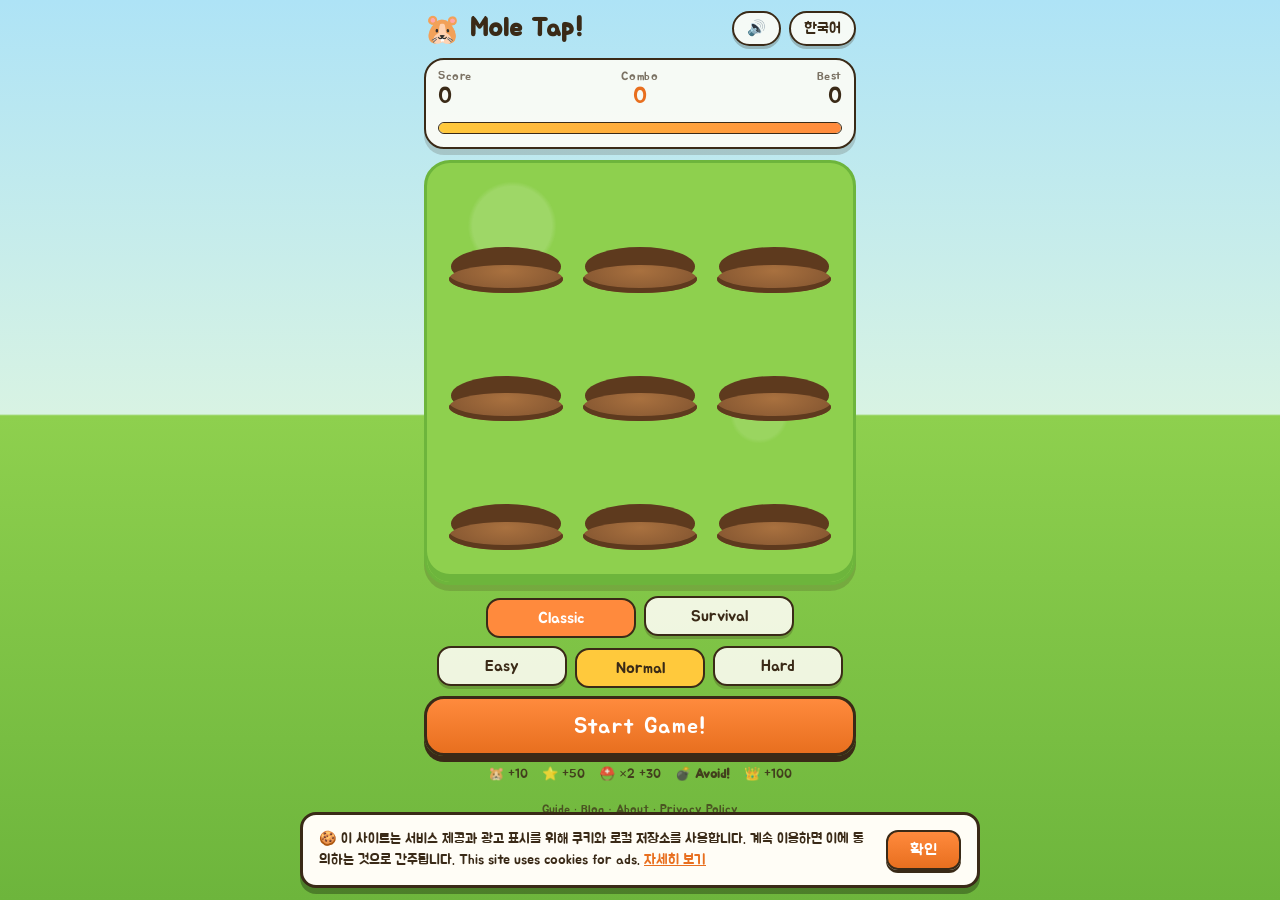
==== commit 030c74c2: "Add files via upload" ====
--- a/index.html
+++ b/index.html
@@ -292,12 +292,13 @@
     animation:hammerSwing .27s ease-in forwards;
   }
   .hammer svg{width:100%; height:100%; display:block;
+    transform:rotate(46deg); /* 기본 기울기 — 애니메이션이 꺼진 기기에서도 유지 */
     filter:drop-shadow(0 3px 2px rgba(0,0,0,.25));}
   @keyframes hammerSwing{
-    0%{transform:rotate(-55deg) scale(.85); opacity:1;}
-    45%{transform:rotate(52deg) scale(1.1);}
-    70%{transform:rotate(42deg) scale(1);}
-    100%{transform:rotate(48deg); opacity:0;}
+    0%{transform:rotate(-100deg) scale(.85); opacity:1;}
+    45%{transform:rotate(6deg) scale(1.1);}
+    70%{transform:rotate(-4deg) scale(1);}
+    100%{transform:rotate(2deg); opacity:0;}
   }
   /* 맞는 순간 두더지 섬광 */
   .cell.hit .mole{animation:moleFlash .2s;}
@@ -325,8 +326,22 @@
   @media (prefers-reduced-motion: reduce){
     .mole{transition-duration:.01s;}
     .float-score,.star{animation-duration:.15s;}
-    .ring,.impact,.confetti,.praise{animation-duration:.12s;}
-    #comboVal.pop, .timebar.hurry, .board.shake, .lives .breaking, .cell.bounce, .hammer, .cell.hit .mole{animation:none;}
+    .ring,.impact,.confetti,.praise,.hammer{animation-duration:.14s;}
+    #comboVal.pop, .timebar.hurry, .board.shake, .lives .breaking, .cell.bounce, .cell.hit .mole{animation:none;}
+  }
+  /* 세로가 짧은 모바일 화면: 시작 버튼까지 한 화면에 들어오도록 압축 */
+  @media (max-height:780px){
+    .app{gap:8px; padding-top:max(6px, env(safe-area-inset-top));}
+    .logo{font-size:1.15rem;}
+    .chip{font-size:.85rem; padding:5px 11px;}
+    .hud{padding:6px 10px 8px;}
+    .hud .value{font-size:1.2rem;}
+    .board{padding:3.5vw 3.5vw 5vw; gap:3vw 2.5vw;}
+    .controls{gap:7px;}
+    .seg-btn{padding:6px 0; font-size:.92rem;}
+    .start-btn{padding:10px 0; font-size:1.25rem;}
+    .legend{font-size:.72rem; gap:10px;}
+    .game-footer{font-size:.7rem; padding:0;}
   }
 
   /* ── Bottom controls ─────────────── */
@@ -440,10 +455,10 @@
   </section>
 
   <footer class="game-footer">
-    <a href="/guide.html">공략 가이드</a> ·
-    <a href="/blog.html">블로그</a> ·
-    <a href="/about.html">소개</a> ·
-    <a href="/privacy.html">개인정보처리방침</a>
+    <a href="/guide.html" data-page="guide">공략 가이드</a> ·
+    <a href="/blog.html" data-page="blog">블로그</a> ·
+    <a href="/about.html" data-page="about">소개</a> ·
+    <a href="/privacy.html" data-page="privacy">개인정보처리방침</a>
   </footer>
 </div>
 
@@ -476,6 +491,7 @@
         newrecord:"🎉 신기록!", avoid:"피하기!",
         fever:"🔥 피버 타임!", boss:"👑 보스 등장!", maxcombo:"최대 콤보",
         share:"자랑하기", copied:"✅ 링크 복사 완료!",
+        f_guide:"공략 가이드", f_blog:"블로그", f_about:"소개", f_privacy:"개인정보처리방침",
         shareMsg:"🐹 두더지팡팡 [{mode}·{diff}] {score}점 달성! 나보다 잘할 수 있어?" },
   en: { title:"Mole Tap!", score:"Score", combo:"Combo", best:"Best",
         easy:"Easy", normal:"Normal", hard:"Hard",
@@ -484,15 +500,28 @@
         newrecord:"🎉 New Record!", avoid:"Avoid!",
         fever:"🔥 FEVER TIME!", boss:"👑 BOSS!", maxcombo:"Max Combo",
         share:"Share Score", copied:"✅ Link copied!",
+        f_guide:"Guide", f_blog:"Blog", f_about:"About", f_privacy:"Privacy Policy",
         shareMsg:"🐹 I scored {score} pts in Mole Tap! [{mode}·{diff}] Can you beat me?" }
 };
 let lang = localStorage.getItem("mole.lang") ||
            (navigator.language.startsWith("ko") ? "ko" : "en");
 const t = k => I18N[lang][k];
 
+const FOOTER_PAGES = {
+  guide:   ["/guide.html",   "/guide-en.html"],
+  blog:    ["/blog.html",    "/blog-en.html"],
+  about:   ["/about.html",   "/about-en.html"],
+  privacy: ["/privacy.html", "/privacy-en.html"]
+};
+
 function applyLang(){
   document.documentElement.lang = lang;
   document.querySelectorAll("[data-i18n]").forEach(el => el.textContent = t(el.dataset.i18n));
+  document.querySelectorAll(".game-footer a").forEach(a => {
+    const k = a.dataset.page;
+    a.href = FOOTER_PAGES[k][lang === "ko" ? 0 : 1];
+    a.textContent = t("f_" + k);
+  });
   langBtn.textContent = lang === "ko" ? "EN" : "한국어";
   document.title = lang === "ko" ? "두더지팡팡 · Whack-a-Mole" : "Mole Tap! · Whack-a-Mole";
 }
@@ -547,9 +576,12 @@
       <path d="M22 30 Q50 -2 78 30 L78 34 L22 34 Z" fill="#FFC93C" stroke="#5E3A1E" stroke-width="3"/>
       <rect x="16" y="31" width="68" height="8" rx="4" fill="#E8A61F" stroke="#5E3A1E" stroke-width="3"/>
       <rect x="45" y="8" width="10" height="12" rx="3" fill="#E8A61F" stroke="#5E3A1E" stroke-width="2.5"/>
-     </g>`),
-  bomb: `
-<svg viewBox="0 0 100 100" xmlns="http://www.w3.org/2000/svg" aria-hidden="true">
+     </g>`)
+};
+
+/* ── 폭탄 3종 (랜덤 등장) ─────────── */
+const BOMB_SVGS = [
+`<svg viewBox="0 0 100 100" xmlns="http://www.w3.org/2000/svg" aria-hidden="true">
   <path d="M50 22 Q52 8 64 10" stroke="#5E3A1E" stroke-width="4" fill="none" stroke-linecap="round"/>
   <path d="M64 10 l4-5 M64 10 l6 1 M64 10 l1 6" stroke="#FF8A3D" stroke-width="3" stroke-linecap="round"/>
   <circle cx="50" cy="60" r="36" fill="#454045" stroke="#221F22" stroke-width="3"/>
@@ -564,13 +596,78 @@
     <path d="M34 52 l10 10 M44 52 l-10 10 M58 52 l10 10 M68 52 l-10 10" stroke="#FF5F3D" stroke-width="4" stroke-linecap="round"/>
   </g>
 </svg>`,
-  boss: bodySVG("#9B6BD4","#5B3690","#D8BCF7",
-    `<g>
-      <path d="M30 16 L36 3 L44 13 L50 0 L56 13 L64 3 L70 16 Z" fill="#FFC93C" stroke="#5E3A1E" stroke-width="3" stroke-linejoin="round"/>
-      <circle cx="50" cy="7" r="2.5" fill="#E8503A"/>
-     </g>
-     <path d="M30 42 L44 46 M70 42 L56 46" stroke="#5B3690" stroke-width="3.5" stroke-linecap="round"/>`)
-};
+`<svg viewBox="0 0 100 100" xmlns="http://www.w3.org/2000/svg" aria-hidden="true">
+  <path d="M50 20 Q56 6 68 9" stroke="#5E3A1E" stroke-width="4" fill="none" stroke-linecap="round"/>
+  <path d="M68 9 l5-4 M68 9 l6 2 M68 9 l0 6" stroke="#FFC93C" stroke-width="3" stroke-linecap="round"/>
+  <rect x="21" y="32" width="18" height="60" rx="8" fill="#C93A2E" stroke="#7A1F16" stroke-width="3"/>
+  <rect x="61" y="32" width="18" height="60" rx="8" fill="#C93A2E" stroke="#7A1F16" stroke-width="3"/>
+  <rect x="41" y="24" width="18" height="68" rx="8" fill="#E8503A" stroke="#7A1F16" stroke-width="3"/>
+  <rect x="19" y="48" width="62" height="9" fill="#F2C233" stroke="#7A1F16" stroke-width="2.5"/>
+  <rect x="19" y="74" width="62" height="9" fill="#F2C233" stroke="#7A1F16" stroke-width="2.5"/>
+  <g class="face-normal">
+    <path d="M40 34 l7 4 M60 34 l-7 4" stroke="#fff" stroke-width="3" stroke-linecap="round"/>
+    <circle cx="45" cy="42" r="3" fill="#fff"/><circle cx="55" cy="42" r="3" fill="#fff"/>
+  </g>
+  <g class="face-hit">
+    <path d="M41 36 l7 7 M48 36 l-7 7 M52 36 l7 7 M59 36 l-7 7" stroke="#FFC93C" stroke-width="3.5" stroke-linecap="round"/>
+  </g>
+</svg>`,
+`<svg viewBox="0 0 100 100" xmlns="http://www.w3.org/2000/svg" aria-hidden="true">
+  <g stroke="#221F22" stroke-width="3" fill="#37343A">
+    <path d="M50 14 L45 28 L55 28 Z"/><path d="M50 98 L45 86 L55 86 Z"/>
+    <path d="M14 56 L28 51 L28 61 Z"/><path d="M86 56 L72 51 L72 61 Z"/>
+    <path d="M25 31 L36 38 L29 45 Z"/><path d="M75 31 L64 38 L71 45 Z"/>
+    <path d="M25 82 L36 74 L29 68 Z"/><path d="M75 82 L64 74 L71 68 Z"/>
+  </g>
+  <circle cx="50" cy="57" r="31" fill="#37343A" stroke="#221F22" stroke-width="3"/>
+  <circle cx="50" cy="30" r="6" fill="#FF4040" stroke="#221F22" stroke-width="2.5"/>
+  <circle cx="50" cy="30" r="10" fill="none" stroke="#FF4040" stroke-width="2" opacity=".45"/>
+  <ellipse cx="39" cy="46" rx="8" ry="6" fill="#5A565E" opacity=".7"/>
+  <g class="face-normal">
+    <path d="M34 49 l11 5 M66 49 l-11 5" stroke="#fff" stroke-width="3.5" stroke-linecap="round"/>
+    <circle cx="42" cy="58" r="4" fill="#fff"/><circle cx="58" cy="58" r="4" fill="#fff"/>
+    <path d="M42 72 Q50 66 58 72" stroke="#fff" stroke-width="3" fill="none" stroke-linecap="round"/>
+  </g>
+  <g class="face-hit">
+    <path d="M36 52 l10 10 M46 52 l-10 10 M54 52 l10 10 M64 52 l-10 10" stroke="#FF5F3D" stroke-width="4" stroke-linecap="round"/>
+  </g>
+</svg>`
+];
+
+/* ── 보스 5종 (랜덤 등장) ─────────── */
+const BOSS_SVGS = [
+  /* 👑 보라 국왕 */
+  bodySVG("#9B6BD4","#5B3690","#D8BCF7",
+    `<path d="M30 16 L36 3 L44 13 L50 0 L56 13 L64 3 L70 16 Z" fill="#FFC93C" stroke="#5E3A1E" stroke-width="3" stroke-linejoin="round"/>
+     <circle cx="50" cy="7" r="2.5" fill="#E8503A"/>
+     <path d="M30 42 L44 46 M70 42 L56 46" stroke="#5B3690" stroke-width="3.5" stroke-linecap="round"/>`),
+  /* 😈 빨간 악마 */
+  bodySVG("#E8503A","#8F2418","#FFB3A1",
+    `<path d="M29 22 Q20 12 24 1 Q35 8 36 20 Z" fill="#8F2418" stroke="#5E1510" stroke-width="2.5"/>
+     <path d="M71 22 Q80 12 76 1 Q65 8 64 20 Z" fill="#8F2418" stroke="#5E1510" stroke-width="2.5"/>
+     <path d="M30 42 L44 46 M70 42 L56 46" stroke="#8F2418" stroke-width="3.5" stroke-linecap="round"/>`),
+  /* ⚔️ 파랑 바이킹 */
+  bodySVG("#5B8FD4","#2F5A96","#BCD7F7",
+    `<path d="M20 30 Q8 22 12 8 Q26 14 27 28 Z" fill="#F4F0E6" stroke="#8A8272" stroke-width="2.5"/>
+     <path d="M80 30 Q92 22 88 8 Q74 14 73 28 Z" fill="#F4F0E6" stroke="#8A8272" stroke-width="2.5"/>
+     <path d="M25 31 Q50 4 75 31 L75 35 L25 35 Z" fill="#C8CDD6" stroke="#5A6272" stroke-width="3"/>
+     <rect x="46" y="10" width="8" height="24" fill="#A8AEBB" stroke="#5A6272" stroke-width="2"/>
+     <path d="M30 42 L44 46 M70 42 L56 46" stroke="#2F5A96" stroke-width="3.5" stroke-linecap="round"/>`),
+  /* 🥷 초록 닌자 */
+  bodySVG("#5CBF4F","#2F7A28","#C4EBB6",
+    `<rect x="21" y="33" width="58" height="10" rx="5" fill="#33302B" stroke="#1C1A17" stroke-width="2.5"/>
+     <path d="M78 36 L92 28 L88 40 Z" fill="#33302B" stroke="#1C1A17" stroke-width="2.5"/>
+     <path d="M79 40 L93 44 L85 50 Z" fill="#33302B" stroke="#1C1A17" stroke-width="2.5"/>
+     <path d="M30 42 L44 46 M70 42 L56 46" stroke="#2F7A28" stroke-width="3.5" stroke-linecap="round"/>`),
+  /* 🏴‍☠️ 주황 해적 */
+  bodySVG("#FF8A3D","#B35A18","#FFD9B3",
+    `<path d="M23 33 Q50 6 77 33 L77 39 L23 39 Z" fill="#B33A3A" stroke="#6E1F1F" stroke-width="3"/>
+     <path d="M77 34 L92 30 L88 42 L77 39 Z" fill="#B33A3A" stroke="#6E1F1F" stroke-width="2.5"/>
+     <circle cx="34" cy="24" r="2.2" fill="#fff"/><circle cx="48" cy="18" r="2.2" fill="#fff"/><circle cx="63" cy="22" r="2.2" fill="#fff"/>
+     <path d="M32 40 L86 34" stroke="#2B1B0E" stroke-width="3.5" stroke-linecap="round"/>
+     <circle cx="61" cy="48" r="8" fill="#2B1B0E" stroke="#1A100A" stroke-width="2"/>
+     <path d="M30 42 L44 46" stroke="#B35A18" stroke-width="3.5" stroke-linecap="round"/>`)
+];
 
 /* ── 뿅망치 SVG ───────────────────── */
 const HAMMER_SVG = `
@@ -761,7 +858,11 @@
 
 function setMole(c, type){
   c.type = type;
-  c.mole.innerHTML = SVGS[type === "helmet" ? "helmet" : type] || SVGS.normal;
+  let svg;
+  if (type === "boss")      svg = BOSS_SVGS[(Math.random() * BOSS_SVGS.length) | 0];
+  else if (type === "bomb") svg = BOMB_SVGS[(Math.random() * BOMB_SVGS.length) | 0];
+  else                      svg = SVGS[type] || SVGS.normal;
+  c.mole.innerHTML = svg;
   c.el.className = "cell type-" + type;
 }
 
@@ -809,6 +910,7 @@
 
 /* ── Fever ────────────────────────── */
 function startFever(){
+  if (mode === "survival") return; /* 서바이벌 모드에는 피버 없음 */
   fever = true;
   document.body.classList.add("fever");
   showEvent(t("fever"));
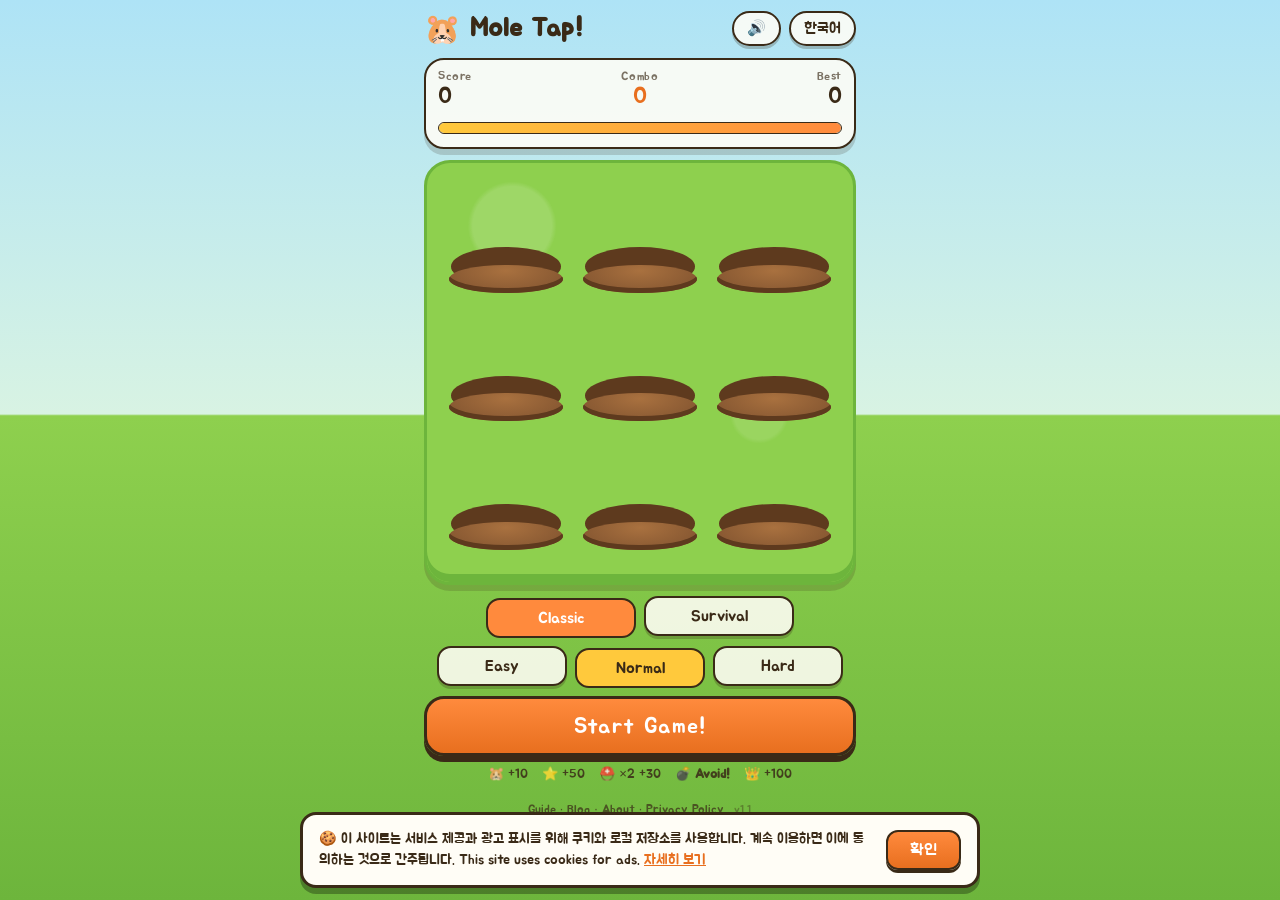
==== commit 56781b67: "Add files via upload" ====
--- a/index.html
+++ b/index.html
@@ -376,6 +376,7 @@
     padding:4px 0 2px; line-height:1.8;
   }
   .game-footer a{color:inherit;}
+  .game-footer .ver{margin-left:6px; opacity:.55; font-size:.7rem;}
 
   /* ── Overlay (game over) ─────────── */
   .overlay{
@@ -459,6 +460,7 @@
     <a href="/blog.html" data-page="blog">블로그</a> ·
     <a href="/about.html" data-page="about">소개</a> ·
     <a href="/privacy.html" data-page="privacy">개인정보처리방침</a>
+    <span class="ver">v1.1</span>
   </footer>
 </div>
 
@@ -1299,6 +1301,7 @@
 
 document.body.className = "mode-" + mode;
 applyLang(); renderSoundBtn(); renderLives(); updateHUD();
+console.log("MoleTap v1.1 — boss5/bomb3/no-survival-fever/en-footer");
 })();
 </script>
 <script src="/consent.js" defer></script>
